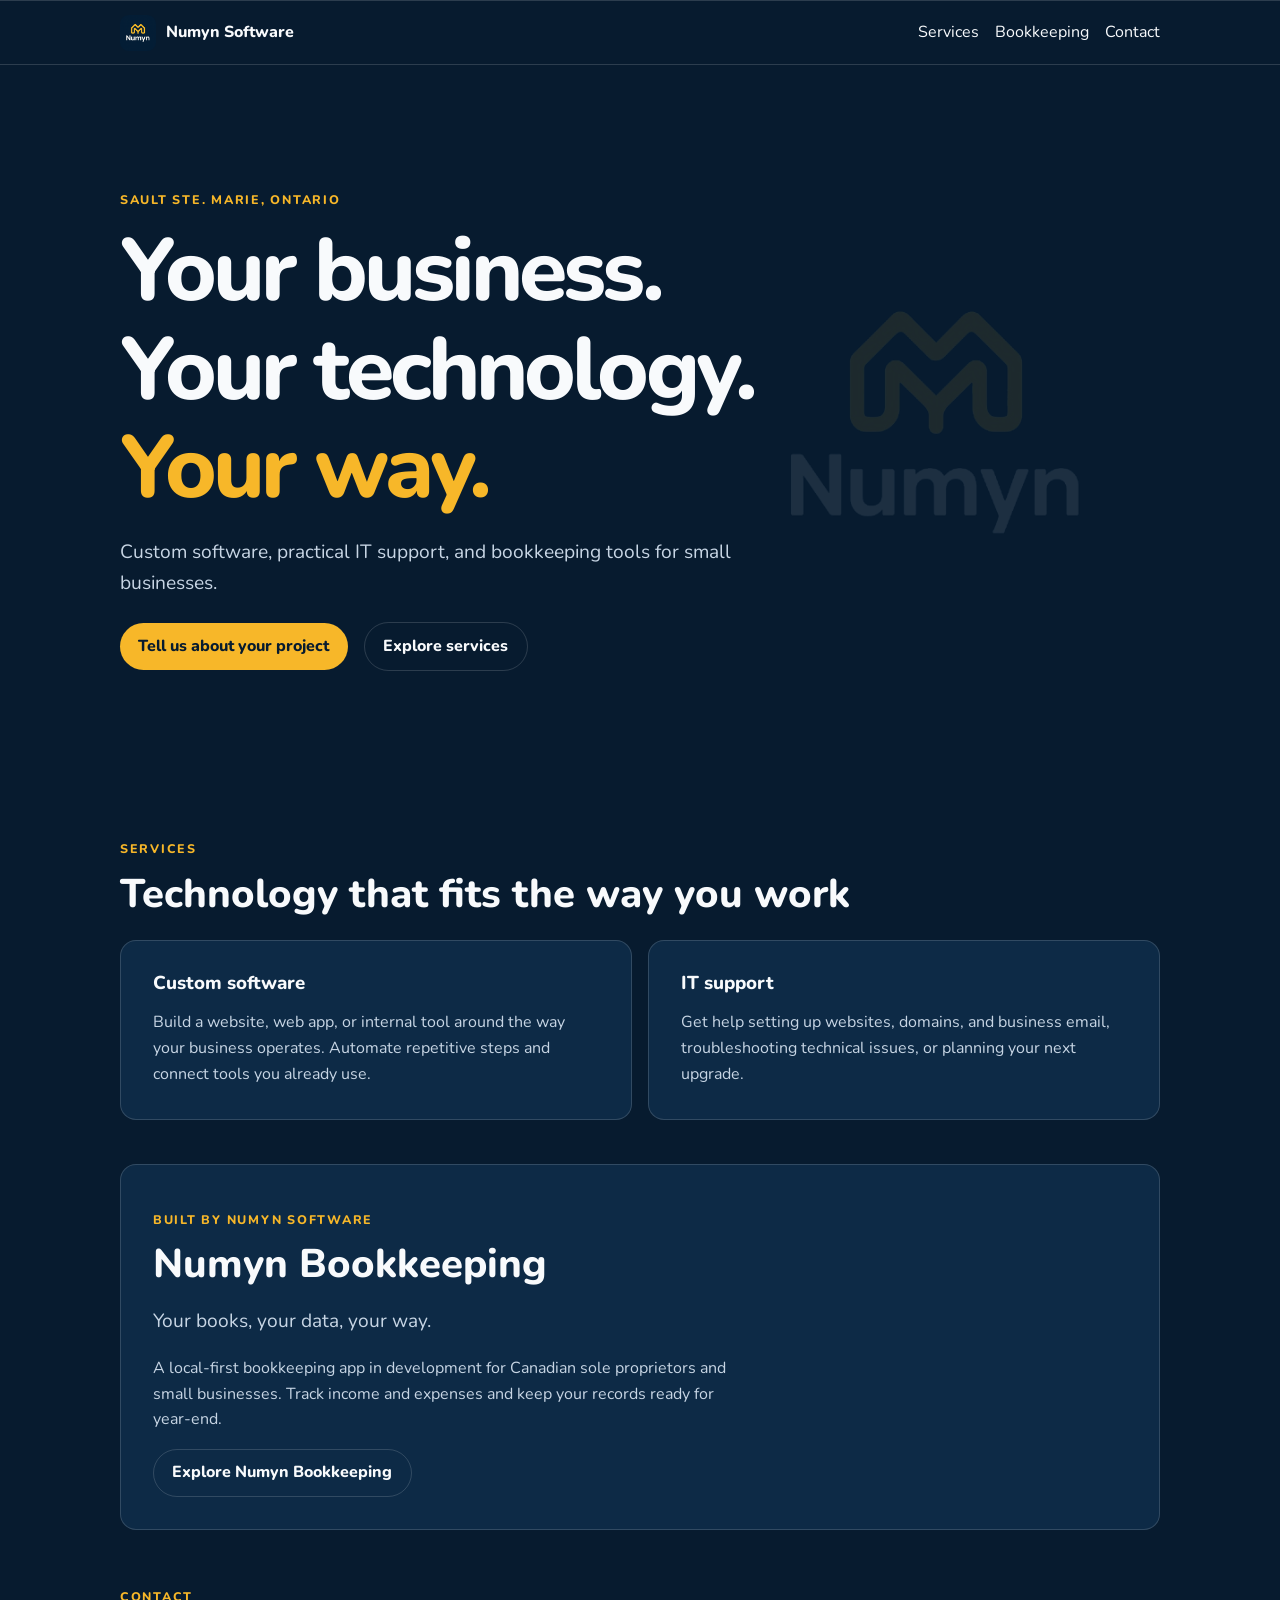
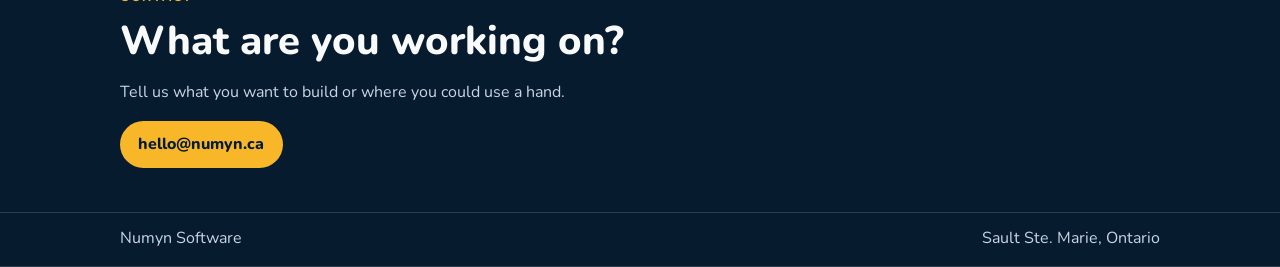
==== index.html @ 3cbb33f2 "Init Commit initial commit the code i had for the new homepage" ====
<!doctype html>
<html lang="en-CA">
<head>
<meta charset="utf-8">
<meta name="viewport" content="width=device-width,initial-scale=1">
<title>Numyn Software | Custom Software &amp; IT Support</title>
<meta name="description" content="Custom software, IT support, and bookkeeping tools for small businesses. Based in Sault Ste. Marie, Ontario.">
<link rel="icon" href="assets/favicon.ico">
<link rel="stylesheet" href="https://fonts.googleapis.com/css2?family=Nunito:wght@400;600;700;800&display=swap">
<link rel="stylesheet" href="style.css">
</head>
<body>
<header>
  <div class="wrap bar">
    <a class="brand" href="./"><img src="assets/numyn-logo.png" alt="" width="36" height="36"> Numyn Software</a>
    <nav aria-label="Main navigation">
      <a href="#services">Services</a>
      <a href="#bookkeeping">Bookkeeping</a>
      <a href="#contact">Contact</a>
    </nav>
  </div>
</header>
<main class="wrap">
  <section class="hero" aria-labelledby="headline">
    <p class="eyebrow">SAULT STE. MARIE, ONTARIO</p>
    <h1 id="headline">Your business.<br>Your technology.<br><span>Your way.</span></h1>
    <p>Custom software, practical IT support, and bookkeeping tools for small businesses.</p>
    <div class="actions"><a class="button" href="mailto:hello@numyn.ca">Tell us about your project</a><a class="button secondary" href="#services">Explore services</a></div>
  </section>
  <section id="services" aria-labelledby="services-title">
    <p class="eyebrow">SERVICES</p>
    <h2 id="services-title">Technology that fits the way you work</h2>
    <div class="cards">
      <article><h3>Custom software</h3><p>Build a website, web app, or internal tool around the way your business operates. Automate repetitive steps and connect tools you already use.</p></article>
      <article><h3>IT support</h3><p>Get help setting up websites, domains, and business email, troubleshooting technical issues, or planning your next upgrade.</p></article>
    </div>
  </section>
  <section id="bookkeeping" class="panel" aria-labelledby="product-title">
    <p class="eyebrow">BUILT BY NUMYN SOFTWARE</p>
    <h2 id="product-title">Numyn Bookkeeping</h2>
    <p class="tagline">Your books, your data, your way.</p>
    <p>A local-first bookkeeping app in development for Canadian sole proprietors and small businesses. Track income and expenses and keep your records ready for year-end.</p>
    <a class="button secondary" href="https://app.numyn.ca/">Explore Numyn Bookkeeping</a>
  </section>
  <section id="contact" aria-labelledby="contact-title">
    <p class="eyebrow">CONTACT</p>
    <h2 id="contact-title">What are you working on?</h2>
    <p>Tell us what you want to build or where you could use a hand.</p>
    <a class="button" href="mailto:hello@numyn.ca">hello@numyn.ca</a>
  </section>
</main>
<footer><div class="wrap bar"><span>Numyn Software</span><span>Sault Ste. Marie, Ontario</span></div></footer>
</body>
</html>
---- style.css ----
:root {
  color-scheme: dark;
  --navy: #071b2f;
  --panel: #0d2a46;
  --gold: #f7b729;
  --muted: #c7d5e4;
  --border: #ffffff26;
  font-family: Nunito, system-ui, sans-serif;
}
* { box-sizing: border-box; }
body { margin: 0; background: var(--navy); color: #f8fafc; line-height: 1.6; }
a { color: inherit; }
a:focus-visible { outline: 3px solid var(--gold); outline-offset: 4px; }
header, footer { border-block: 1px solid var(--border); }
.wrap { width: min(100% - 2.5rem, 65rem); margin-inline: auto; }
.bar, nav, .brand, .actions { display: flex; align-items: center; flex-wrap: wrap; gap: 1rem; }
.bar { justify-content: space-between; padding-block: .85rem; }
.bar a { text-decoration: none; }
nav a:hover { color: var(--gold); }
.brand { font-weight: 800; gap: .6rem; }
.brand img { border-radius: .55rem; }
section { padding-block: 2.75rem; }
.hero { position: relative; isolation: isolate; padding-block: clamp(3rem, 9vw, 7rem); }
.hero::before {
  content: "";
  position: absolute;
  z-index: -1;
  inset: 0;
  background: url("assets/numyn-logo-transparent.png") right center / min(45vw, 28rem) no-repeat;
  opacity: .09;
}
h1, h2, h3 { line-height: 1.12; margin: 0 0 .75rem; font-weight: 800; }
h1 { font-size: clamp(2.75rem, 8vw, 5.5rem); letter-spacing: -.045em; }
h2 { font-size: clamp(1.75rem, 4vw, 2.5rem); }
h1 span, .eyebrow { color: var(--gold); }
.eyebrow { font-size: .78rem; font-weight: 800; letter-spacing: .14em; }
p, footer { color: var(--muted); }
p { max-width: 58ch; }
.hero > p:not(.eyebrow), .tagline { font-size: 1.2rem; }
.actions { margin-top: 1.5rem; }
.button { display: inline-block; border-radius: 999px; background: var(--gold); color: var(--navy); padding: .65rem 1.15rem; font-weight: 800; text-decoration: none; }
.button:hover { background: #ffcc4d; }
.secondary { background: transparent; border: 1px solid var(--border); color: inherit; }
.secondary:hover { background: var(--panel); border-color: var(--gold); }
.cards { display: grid; grid-template-columns: repeat(auto-fit, minmax(min(100%, 17rem), 1fr)); gap: 1rem; margin-top: 1.5rem; }
article, .panel { border: 1px solid var(--border); background: var(--panel); border-radius: 1rem; padding: clamp(1.2rem, 4vw, 2rem); }
article p { margin-bottom: 0; }
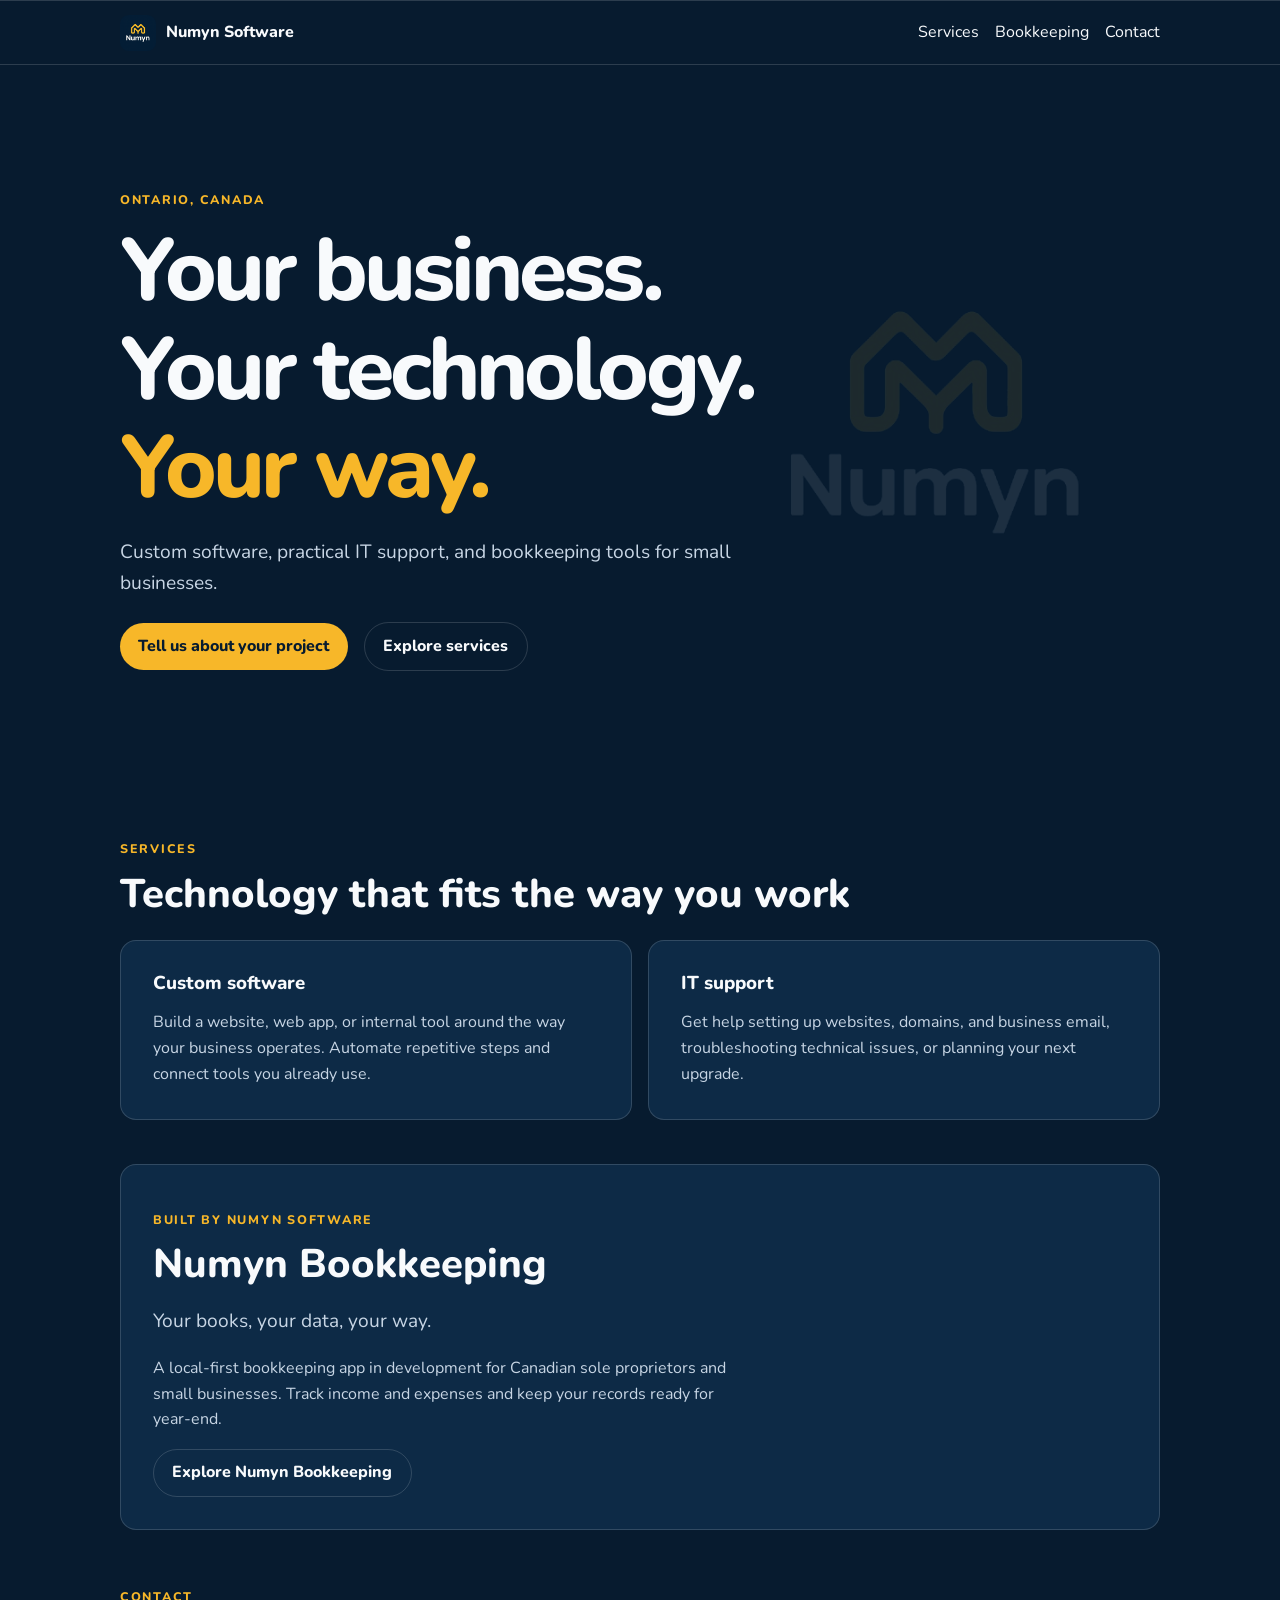
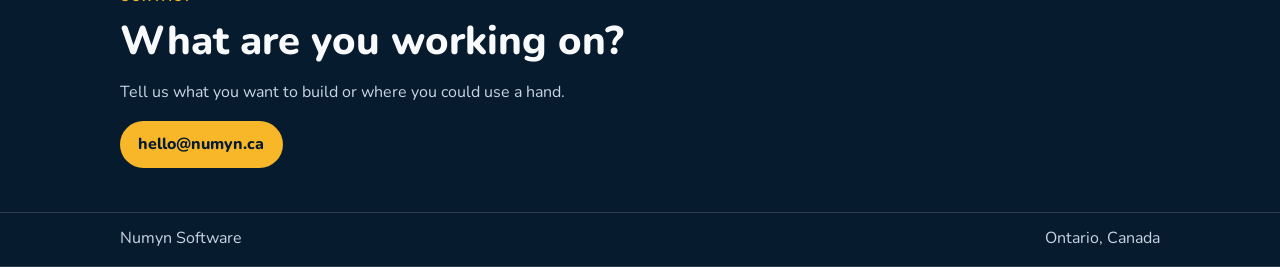
==== commit d8cc8637: "Update README and index.html for consistency in location references" ====
--- a/index.html
+++ b/index.html
@@ -4,7 +4,7 @@
 <meta charset="utf-8">
 <meta name="viewport" content="width=device-width,initial-scale=1">
 <title>Numyn Software | Custom Software &amp; IT Support</title>
-<meta name="description" content="Custom software, IT support, and bookkeeping tools for small businesses. Based in Sault Ste. Marie, Ontario.">
+<meta name="description" content="Custom software, IT support, and bookkeeping tools for small businesses. Based in Ontario, Canada.">
 <link rel="icon" href="assets/favicon.ico">
 <link rel="stylesheet" href="https://fonts.googleapis.com/css2?family=Nunito:wght@400;600;700;800&display=swap">
 <link rel="stylesheet" href="style.css">
@@ -22,7 +22,7 @@
 </header>
 <main class="wrap">
   <section class="hero" aria-labelledby="headline">
-    <p class="eyebrow">SAULT STE. MARIE, ONTARIO</p>
+    <p class="eyebrow">ONTARIO, CANADA</p>
     <h1 id="headline">Your business.<br>Your technology.<br><span>Your way.</span></h1>
     <p>Custom software, practical IT support, and bookkeeping tools for small businesses.</p>
     <div class="actions"><a class="button" href="mailto:hello@numyn.ca">Tell us about your project</a><a class="button secondary" href="#services">Explore services</a></div>
@@ -49,6 +49,6 @@
     <a class="button" href="mailto:hello@numyn.ca">hello@numyn.ca</a>
   </section>
 </main>
-<footer><div class="wrap bar"><span>Numyn Software</span><span>Sault Ste. Marie, Ontario</span></div></footer>
+<footer><div class="wrap bar"><span>Numyn Software</span><span>Ontario, Canada</span></div></footer>
 </body>
 </html>
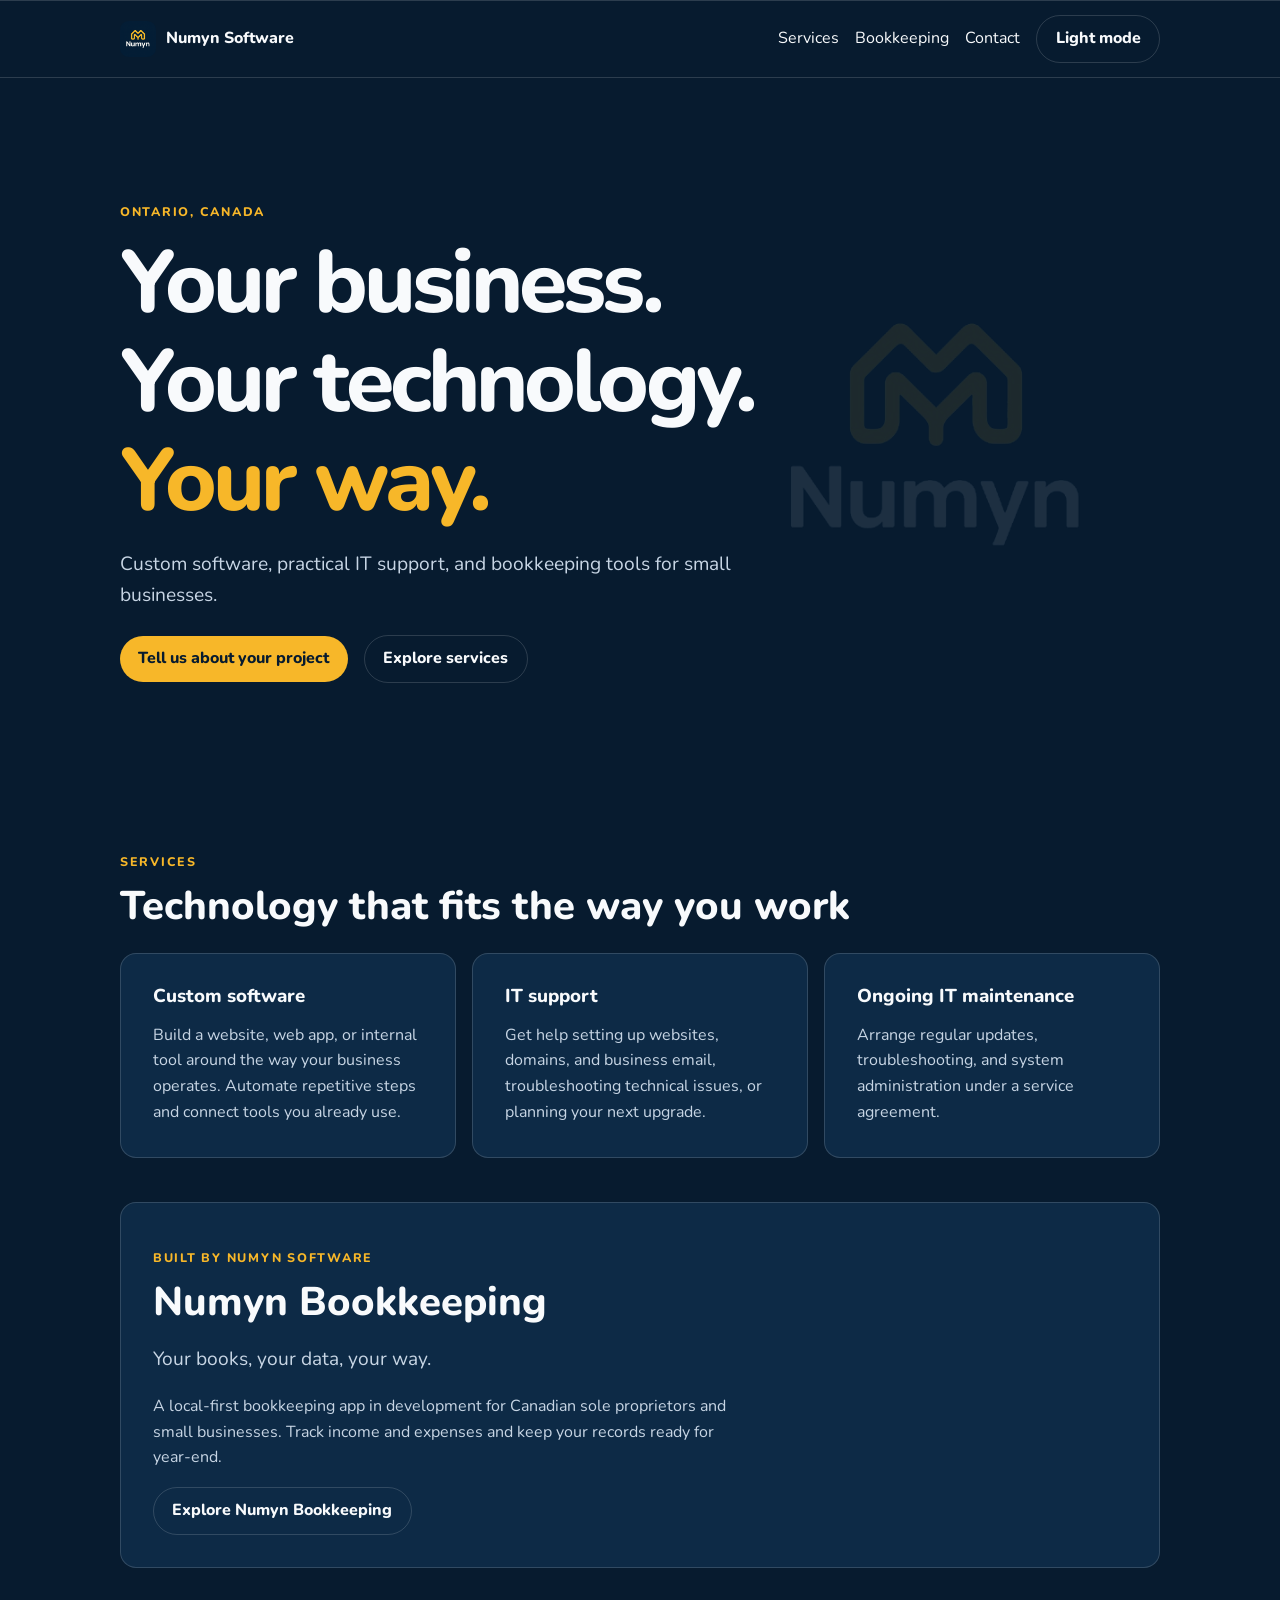
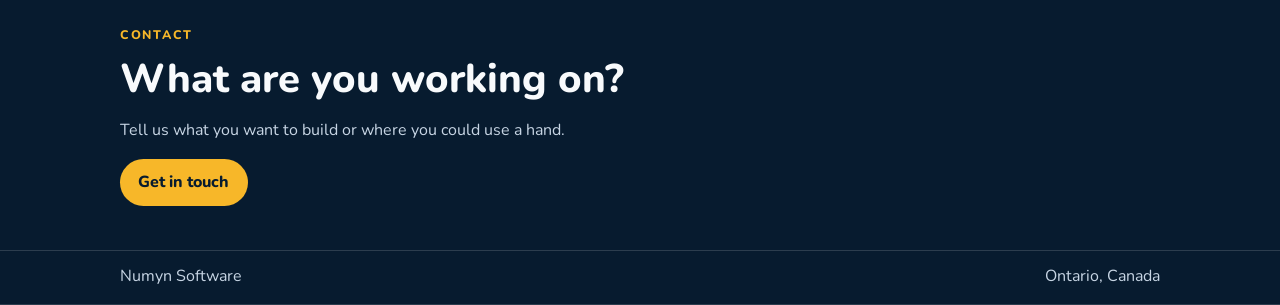
==== commit 710a6f30: "Add services, API-backed contact, and light mode" ====
--- a/index.html
+++ b/index.html
@@ -1,5 +1,5 @@
 <!doctype html>
-<html lang="en-CA">
+<html lang="en-CA" data-theme="dark">
 <head>
 <meta charset="utf-8">
 <meta name="viewport" content="width=device-width,initial-scale=1">
@@ -8,15 +8,17 @@
 <link rel="icon" href="assets/favicon.ico">
 <link rel="stylesheet" href="https://fonts.googleapis.com/css2?family=Nunito:wght@400;600;700;800&display=swap">
 <link rel="stylesheet" href="style.css">
+<script src="theme.js"></script>
 </head>
 <body>
 <header>
   <div class="wrap bar">
     <a class="brand" href="./"><img src="assets/numyn-logo.png" alt="" width="36" height="36"> Numyn Software</a>
     <nav aria-label="Main navigation">
-      <a href="#services">Services</a>
-      <a href="#bookkeeping">Bookkeeping</a>
-      <a href="#contact">Contact</a>
+      <a href="services.html">Services</a>
+      <a href="https://app.numyn.ca/">Bookkeeping</a>
+      <a href="contact.html">Contact</a>
+      <button class="button secondary" id="theme-toggle" type="button" hidden>Light mode</button>
     </nav>
   </div>
 </header>
@@ -25,7 +27,7 @@
     <p class="eyebrow">ONTARIO, CANADA</p>
     <h1 id="headline">Your business.<br>Your technology.<br><span>Your way.</span></h1>
     <p>Custom software, practical IT support, and bookkeeping tools for small businesses.</p>
-    <div class="actions"><a class="button" href="mailto:hello@numyn.ca">Tell us about your project</a><a class="button secondary" href="#services">Explore services</a></div>
+    <div class="actions"><a class="button" href="contact.html">Tell us about your project</a><a class="button secondary" href="services.html">Explore services</a></div>
   </section>
   <section id="services" aria-labelledby="services-title">
     <p class="eyebrow">SERVICES</p>
@@ -33,6 +35,7 @@
     <div class="cards">
       <article><h3>Custom software</h3><p>Build a website, web app, or internal tool around the way your business operates. Automate repetitive steps and connect tools you already use.</p></article>
       <article><h3>IT support</h3><p>Get help setting up websites, domains, and business email, troubleshooting technical issues, or planning your next upgrade.</p></article>
+      <article><h3>Ongoing IT maintenance</h3><p>Arrange regular updates, troubleshooting, and system administration under a service agreement.</p></article>
     </div>
   </section>
   <section id="bookkeeping" class="panel" aria-labelledby="product-title">
@@ -46,7 +49,7 @@
     <p class="eyebrow">CONTACT</p>
     <h2 id="contact-title">What are you working on?</h2>
     <p>Tell us what you want to build or where you could use a hand.</p>
-    <a class="button" href="mailto:hello@numyn.ca">hello@numyn.ca</a>
+    <a class="button" href="contact.html">Get in touch</a>
   </section>
 </main>
 <footer><div class="wrap bar"><span>Numyn Software</span><span>Ontario, Canada</span></div></footer>
--- a/style.css
+++ b/style.css
@@ -1,5 +1,7 @@
 :root {
   color-scheme: dark;
+  --ink: #f8fafc;
+  --accent: #f7b729;
   --navy: #071b2f;
   --panel: #0d2a46;
   --gold: #f7b729;
@@ -8,7 +10,7 @@
   font-family: Nunito, system-ui, sans-serif;
 }
 * { box-sizing: border-box; }
-body { margin: 0; background: var(--navy); color: #f8fafc; line-height: 1.6; }
+body { margin: 0; background: var(--navy); color: var(--ink); line-height: 1.6; }
 a { color: inherit; }
 a:focus-visible { outline: 3px solid var(--gold); outline-offset: 4px; }
 header, footer { border-block: 1px solid var(--border); }
@@ -16,7 +18,7 @@
 .bar, nav, .brand, .actions { display: flex; align-items: center; flex-wrap: wrap; gap: 1rem; }
 .bar { justify-content: space-between; padding-block: .85rem; }
 .bar a { text-decoration: none; }
-nav a:hover { color: var(--gold); }
+nav a:hover { color: var(--accent); }
 .brand { font-weight: 800; gap: .6rem; }
 .brand img { border-radius: .55rem; }
 section { padding-block: 2.75rem; }
@@ -38,10 +40,42 @@
 p { max-width: 58ch; }
 .hero > p:not(.eyebrow), .tagline { font-size: 1.2rem; }
 .actions { margin-top: 1.5rem; }
-.button { display: inline-block; border-radius: 999px; background: var(--gold); color: var(--navy); padding: .65rem 1.15rem; font-weight: 800; text-decoration: none; }
+.button { display: inline-block; border-radius: 999px; background: var(--gold); color: #071b2f; padding: .65rem 1.15rem; font-weight: 800; text-decoration: none; }
 .button:hover { background: #ffcc4d; }
 .secondary { background: transparent; border: 1px solid var(--border); color: inherit; }
 .secondary:hover { background: var(--panel); border-color: var(--gold); }
 .cards { display: grid; grid-template-columns: repeat(auto-fit, minmax(min(100%, 17rem), 1fr)); gap: 1rem; margin-top: 1.5rem; }
 article, .panel { border: 1px solid var(--border); background: var(--panel); border-radius: 1rem; padding: clamp(1.2rem, 4vw, 2rem); }
 article p { margin-bottom: 0; }
+
+:root[data-theme="light"] {
+  color-scheme: light;
+  --navy: #f1f5f9;
+  --panel: #fff;
+  --ink: #071b2f;
+  --muted: #334155;
+  --accent: #825500;
+  --border: #94a3b8;
+}
+[hidden] { display: none !important; }
+nav [aria-current="page"] { text-decoration: underline; }
+button, input, select, textarea { font: inherit; }
+button { cursor: pointer; border: 1px solid transparent; }
+button:disabled { cursor: wait; opacity: .65; }
+:focus-visible { outline: 3px solid var(--accent); outline-offset: 4px; }
+.contact-form { display: grid; gap: .6rem; max-width: 38rem; }
+.contact-form label { font-weight: 800; }
+.contact-form :is(input, select, textarea) {
+  width: 100%;
+  min-width: 0;
+  border: 1px solid var(--border);
+  border-radius: .55rem;
+  padding: .65rem;
+  background: var(--navy);
+  color: var(--ink);
+}
+.contact-form textarea { resize: vertical; }
+.contact-form button { justify-self: start; }
+#form-status { margin: 0; }
+.cards article ul { padding-left: 1.2rem; }
+.cards article h2 { font-size: 1.45rem; }
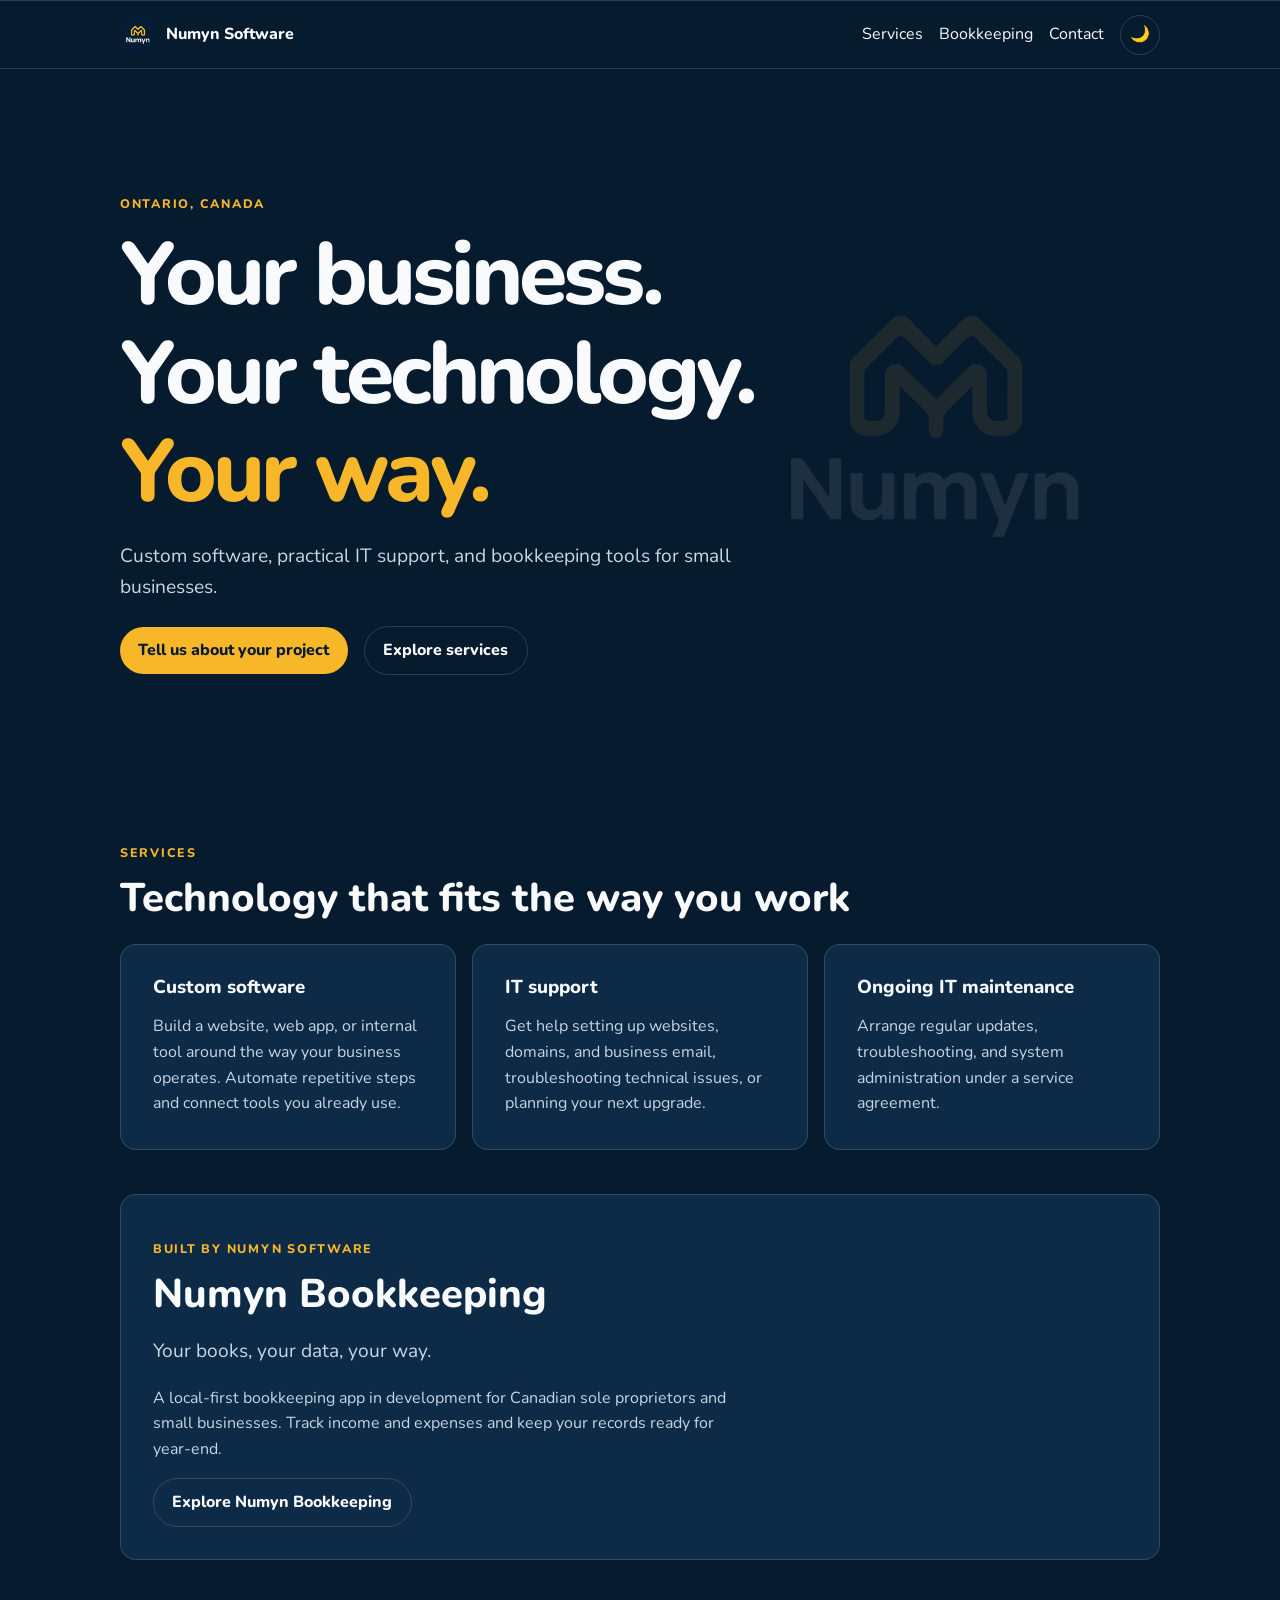
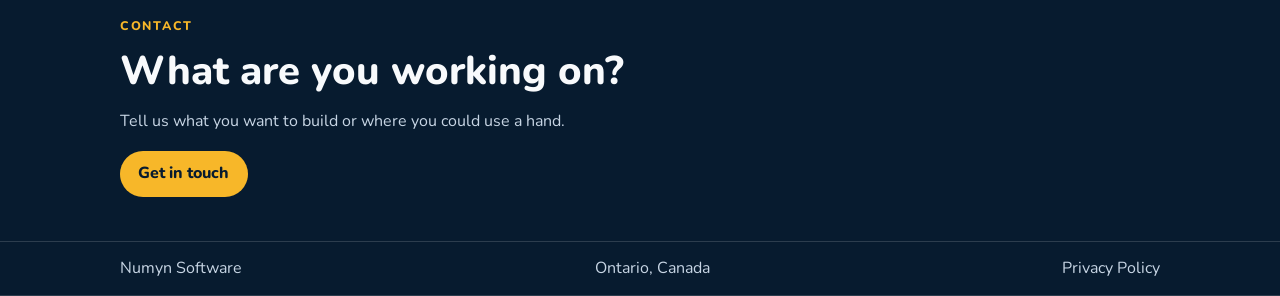
==== commit 7a29f2a2: "Match theme icons and show forms API status and privacy link" ====
--- a/index.html
+++ b/index.html
@@ -18,7 +18,7 @@
       <a href="services.html">Services</a>
       <a href="https://app.numyn.ca/">Bookkeeping</a>
       <a href="contact.html">Contact</a>
-      <button class="button secondary" id="theme-toggle" type="button" hidden>Light mode</button>
+      <button class="button secondary" id="theme-toggle" type="button" aria-label="Switch to light mode" title="Switch to light mode" hidden><span aria-hidden="true">🌙</span></button>
     </nav>
   </div>
 </header>
@@ -52,6 +52,6 @@
     <a class="button" href="contact.html">Get in touch</a>
   </section>
 </main>
-<footer><div class="wrap bar"><span>Numyn Software</span><span>Ontario, Canada</span></div></footer>
+<footer><div class="wrap bar"><span>Numyn Software</span><span>Ontario, Canada</span><a href="https://app.numyn.ca/privacy.html">Privacy Policy</a></div></footer>
 </body>
 </html>
--- a/style.css
+++ b/style.css
@@ -79,3 +79,10 @@
 #form-status { margin: 0; }
 .cards article ul { padding-left: 1.2rem; }
 .cards article h2 { font-size: 1.45rem; }
+
+#theme-toggle { display: inline-grid; place-items: center; width: 2.5rem; height: 2.5rem; padding: 0; }
+.contact-layout { display: grid; gap: 1rem; align-items: start; grid-template-columns: minmax(0, 1fr); }
+.api-status h2 { font-size: 1.35rem; }
+@media (min-width: 46rem) {
+  .contact-layout { grid-template-columns: minmax(0, 2fr) minmax(0, 1fr); }
+}
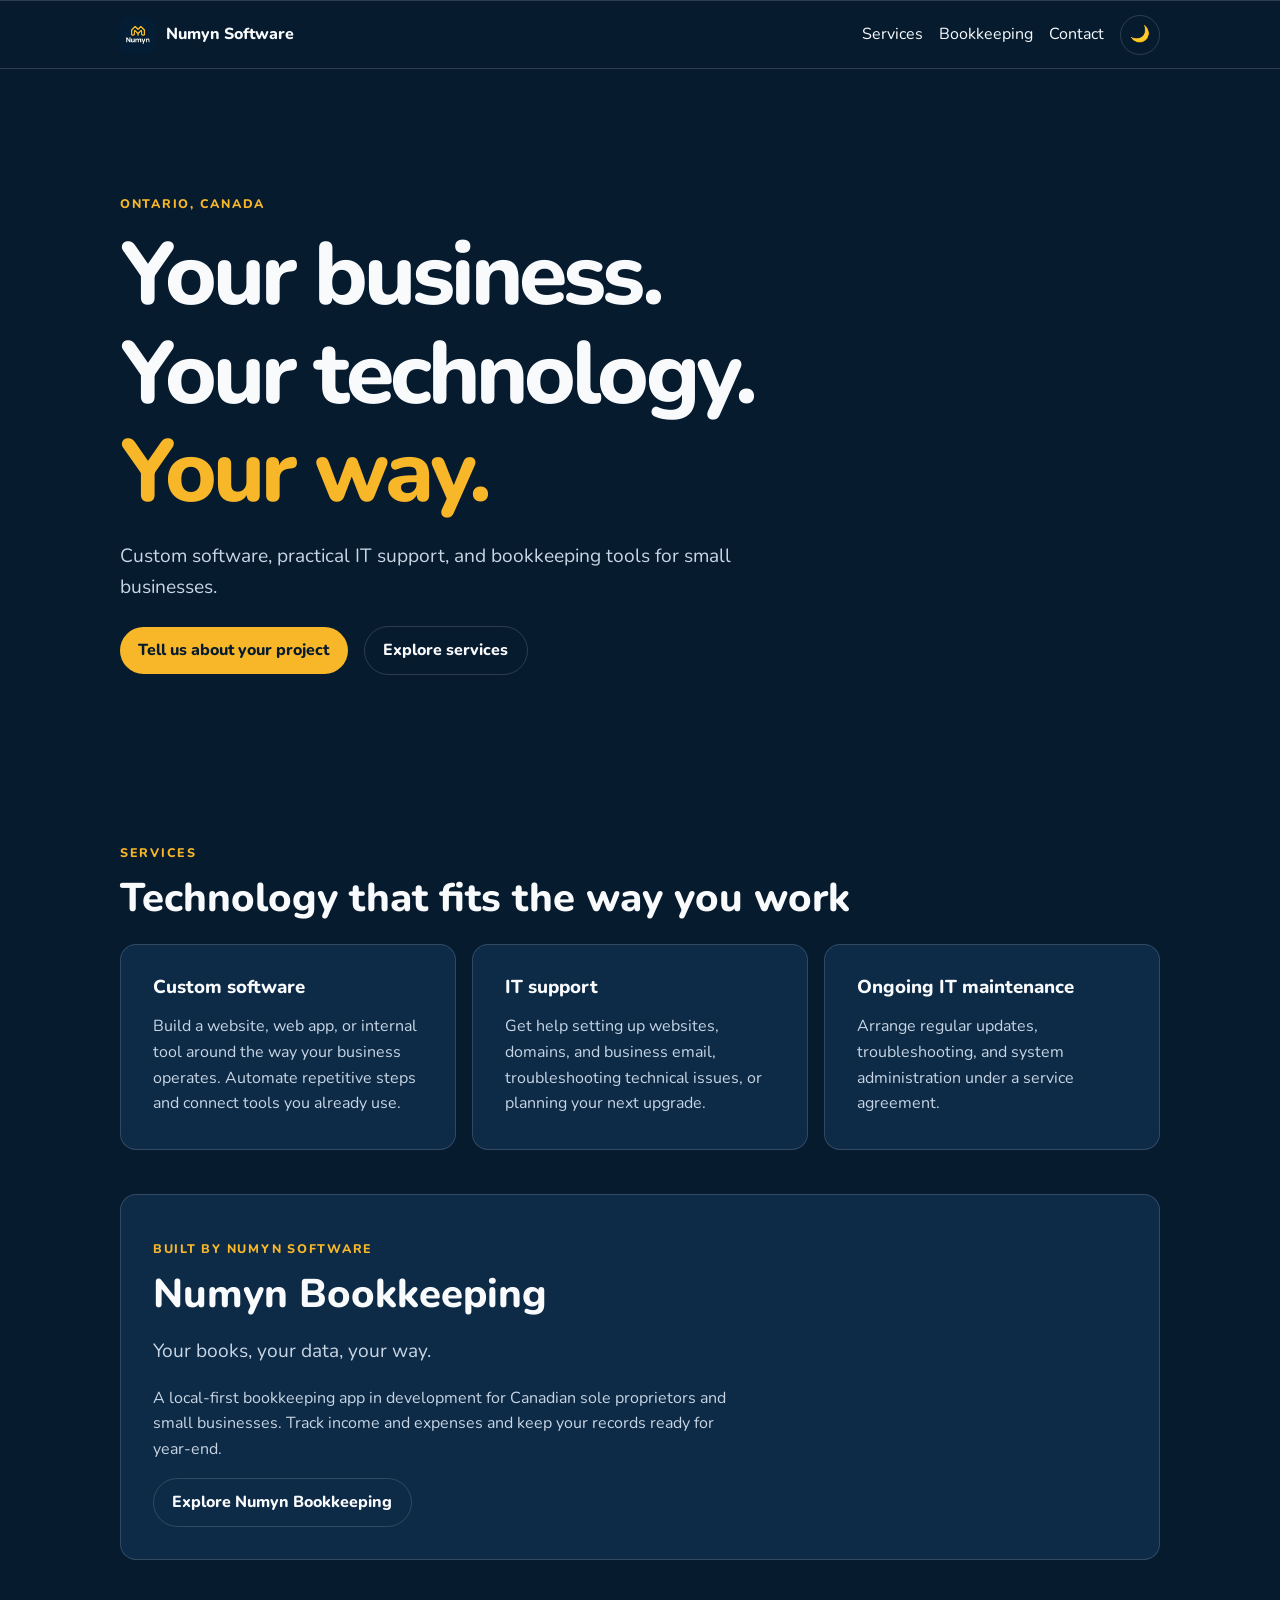
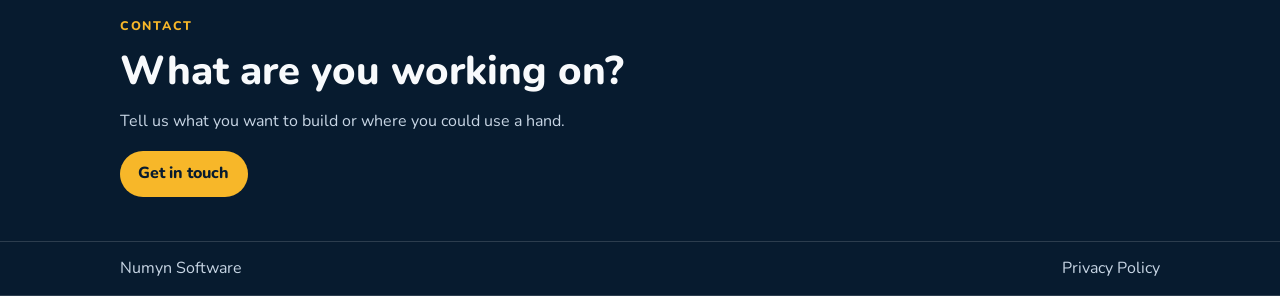
==== commit 7d560eec: "Refactor file structure and update links in HTML files; add CSS styles and JavaScript for theme and " ====
--- a/index.html
+++ b/index.html
@@ -7,8 +7,8 @@
 <meta name="description" content="Custom software, IT support, and bookkeeping tools for small businesses. Based in Ontario, Canada.">
 <link rel="icon" href="assets/favicon.ico">
 <link rel="stylesheet" href="https://fonts.googleapis.com/css2?family=Nunito:wght@400;600;700;800&display=swap">
-<link rel="stylesheet" href="style.css">
-<script src="theme.js"></script>
+<link rel="stylesheet" href="css/style.css">
+<script src="js/theme.js"></script>
 </head>
 <body>
 <header>
@@ -52,6 +52,6 @@
     <a class="button" href="contact.html">Get in touch</a>
   </section>
 </main>
-<footer><div class="wrap bar"><span>Numyn Software</span><span>Ontario, Canada</span><a href="https://app.numyn.ca/privacy.html">Privacy Policy</a></div></footer>
+<footer><div class="wrap bar"><span>Numyn Software</span><a href="https://app.numyn.ca/privacy.html">Privacy Policy</a></div></footer>
 </body>
 </html>
--- a/css/style.css
+++ b/css/style.css
@@ -0,0 +1,95 @@
+:root {
+  color-scheme: dark;
+  --ink: #f8fafc;
+  --accent: #f7b729;
+  --navy: #071b2f;
+  --panel: #0d2a46;
+  --gold: #f7b729;
+  --muted: #c7d5e4;
+  --border: #ffffff26;
+  font-family: Nunito, system-ui, sans-serif;
+}
+* { box-sizing: border-box; }
+body { margin: 0; background: var(--navy); color: var(--ink); line-height: 1.6; }
+a { color: inherit; }
+a:focus-visible { outline: 3px solid var(--gold); outline-offset: 4px; }
+header, footer { border-block: 1px solid var(--border); }
+.wrap { width: min(100% - 2.5rem, 65rem); margin-inline: auto; }
+.bar, nav, .brand, .actions { display: flex; align-items: center; flex-wrap: wrap; gap: 1rem; }
+.bar { justify-content: space-between; padding-block: .85rem; }
+.bar a { text-decoration: none; }
+nav a:hover { color: var(--accent); }
+.brand { font-weight: 800; gap: .6rem; }
+.brand img { border-radius: .55rem; }
+section { padding-block: 2.75rem; }
+.hero { position: relative; isolation: isolate; padding-block: clamp(3rem, 9vw, 7rem); }
+.hero::before {
+  content: "";
+  position: absolute;
+  z-index: -1;
+  inset: 0;
+  background: url("assets/numyn-logo-transparent.png") right center / min(45vw, 28rem) no-repeat;
+  opacity: .09;
+}
+h1, h2, h3 { line-height: 1.12; margin: 0 0 .75rem; font-weight: 800; }
+h1 { font-size: clamp(2.75rem, 8vw, 5.5rem); letter-spacing: -.045em; }
+h2 { font-size: clamp(1.75rem, 4vw, 2.5rem); }
+h1 span, .eyebrow { color: var(--gold); }
+.eyebrow { font-size: .78rem; font-weight: 800; letter-spacing: .14em; }
+p, footer { color: var(--muted); }
+p { max-width: 58ch; }
+.hero > p:not(.eyebrow), .tagline { font-size: 1.2rem; }
+.actions { margin-top: 1.5rem; }
+.button { display: inline-block; border-radius: 999px; background: var(--gold); color: #071b2f; padding: .65rem 1.15rem; font-weight: 800; text-decoration: none; }
+.button:hover { background: #ffcc4d; }
+.secondary { background: transparent; border: 1px solid var(--border); color: inherit; }
+.secondary:hover { background: var(--panel); border-color: var(--gold); }
+.cards { display: grid; grid-template-columns: repeat(auto-fit, minmax(min(100%, 17rem), 1fr)); gap: 1rem; margin-top: 1.5rem; }
+article, .panel { border: 1px solid var(--border); background: var(--panel); border-radius: 1rem; padding: clamp(1.2rem, 4vw, 2rem); }
+article p { margin-bottom: 0; }
+
+:root[data-theme="light"] {
+  color-scheme: light;
+  --navy: #f1f5f9;
+  --panel: #fff;
+  --ink: #071b2f;
+  --muted: #334155;
+  --accent: #825500;
+  --border: #94a3b8;
+}
+[hidden] { display: none !important; }
+nav [aria-current="page"] { text-decoration: underline; }
+button, input, select, textarea { font: inherit; }
+button { cursor: pointer; border: 1px solid transparent; }
+button:disabled { cursor: wait; opacity: .65; }
+:focus-visible { outline: 3px solid var(--accent); outline-offset: 4px; }
+.contact-form { display: grid; gap: .6rem; max-width: 38rem; }
+.contact-form label { font-weight: 800; }
+.contact-form :is(input, select, textarea) {
+  width: 100%;
+  min-width: 0;
+  border: 1px solid var(--border);
+  border-radius: .55rem;
+  padding: .65rem;
+  background: var(--navy);
+  color: var(--ink);
+}
+.contact-form textarea { resize: vertical; }
+.contact-form button { justify-self: start; }
+#form-status { margin: 0; }
+.cards article ul { padding-left: 1.2rem; }
+.cards article h2 { font-size: 1.45rem; }
+
+#theme-toggle { display: inline-grid; place-items: center; width: 2.5rem; height: 2.5rem; padding: 0; }
+.contact-layout { display: grid; gap: 1rem; align-items: start; grid-template-columns: minmax(0, 1fr); }
+.api-status h2 { font-size: 1.35rem; }
+@media (min-width: 46rem) {
+  .contact-layout { grid-template-columns: minmax(0, 2fr) minmax(0, 1fr); }
+}
+
+#api-history { display: flex; gap: clamp(.08rem, .4vw, .25rem); }
+.api-blip { flex: 0 1 .5rem; min-width: 0; height: 1rem; border-radius: .2rem; }
+.api-blip[data-state="up"] { background: #34d399; }
+.api-blip[data-state="degraded"] { background: #fbbf24; }
+.api-blip[data-state="down"] { background: #fb7185; }
+.api-history-key { font-size: .8rem; }
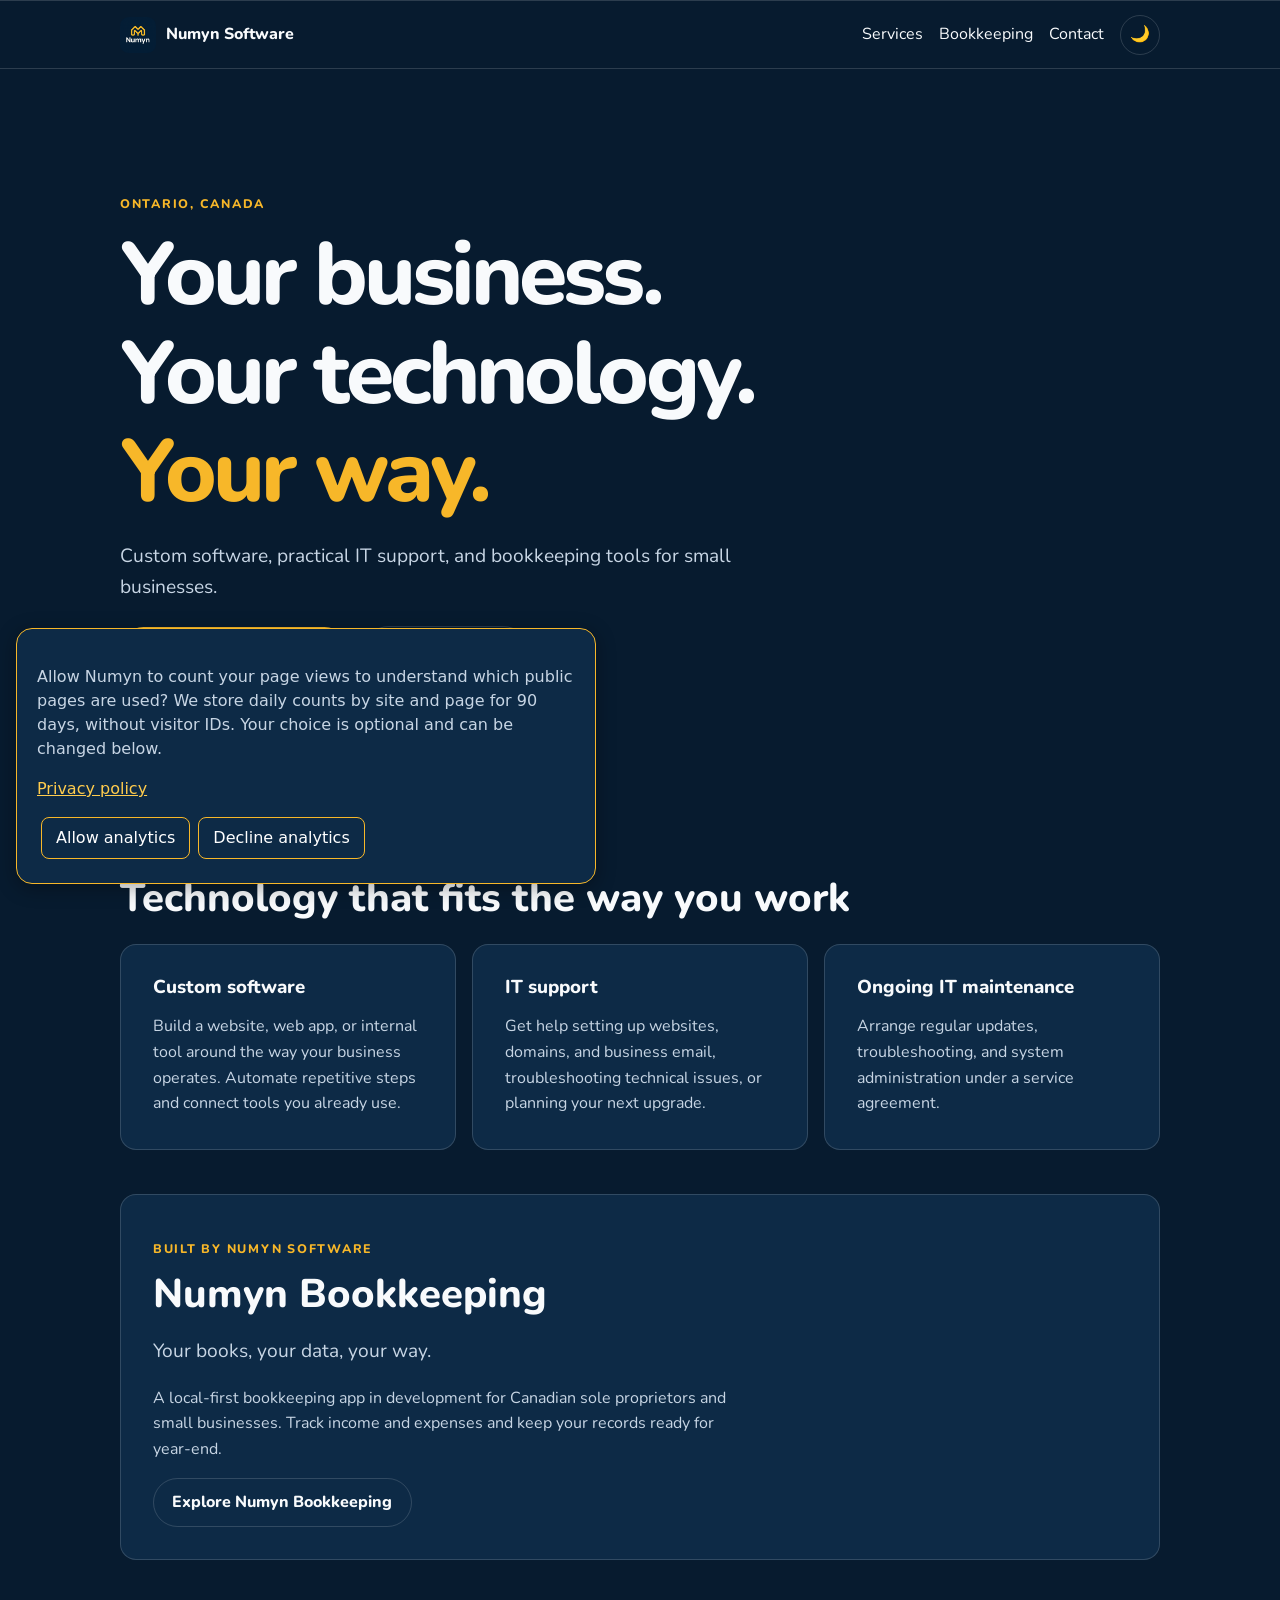
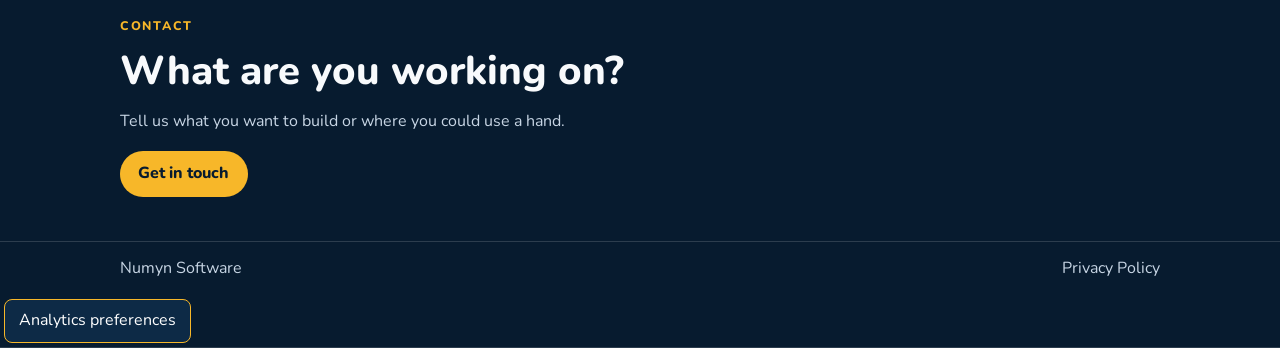
==== commit 63ec4802: "Add consent-based first-party website analytics" ====
--- a/index.html
+++ b/index.html
@@ -9,6 +9,7 @@
 <link rel="stylesheet" href="https://fonts.googleapis.com/css2?family=Nunito:wght@400;600;700;800&display=swap">
 <link rel="stylesheet" href="css/style.css">
 <script src="js/theme.js"></script>
+<script src="/js/analytics.js" defer></script>
 </head>
 <body>
 <header>
@@ -55,3 +56,4 @@
 <footer><div class="wrap bar"><span>Numyn Software</span><a href="https://app.numyn.ca/privacy.html">Privacy Policy</a></div></footer>
 </body>
 </html>
+
